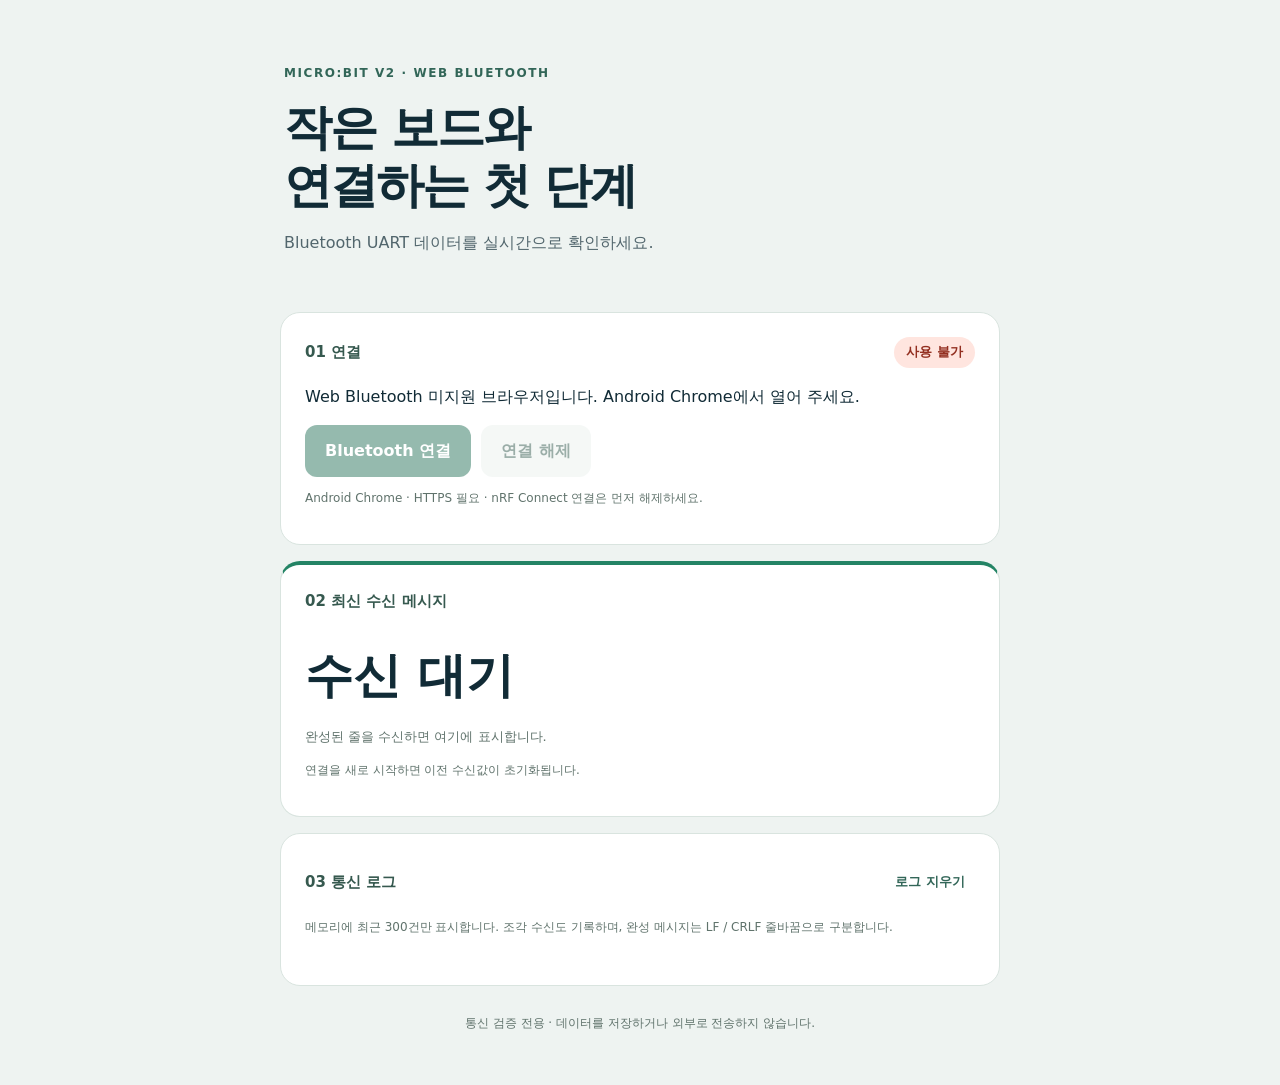
==== index.html @ 8d99b25a "Add microbit Web Bluetooth UART receive test page" ====
<!doctype html>
<html lang="ko">
<head>
  <meta charset="utf-8">
  <meta name="viewport" content="width=device-width, initial-scale=1">
  <meta name="theme-color" content="#112b36">
  <title>micro:bit UART 연결 테스트</title>
  <link rel="stylesheet" href="style.css">
  <script src="app.js" defer></script>
</head>
<body>
  <main>
    <header><p class="eyebrow">MICRO:BIT V2 · WEB BLUETOOTH</p><h1>작은 보드와<br>연결하는 첫 단계</h1><p>Bluetooth UART 데이터를 실시간으로 확인하세요.</p></header>
    <section aria-labelledby="connection-title">
      <div class="section-heading"><h2 id="connection-title">01 연결</h2><span id="status" role="status" data-state="idle">연결 대기</span></div>
      <p id="detail" aria-live="polite">연결 후 micro:bit의 B 버튼을 눌러 주세요.</p>
      <div class="actions"><button id="connect" type="button">Bluetooth 연결</button><button id="disconnect" class="secondary" type="button" disabled>연결 해제</button></div>
      <p class="hint">Android Chrome · HTTPS 필요 · nRF Connect 연결은 먼저 해제하세요.</p>
    </section>
    <section class="reading" aria-labelledby="reading-title">
      <h2 id="reading-title">02 최신 수신 메시지</h2>
      <output id="latest" aria-live="polite">수신 대기</output>
      <p id="received-at">완성된 줄을 수신하면 여기에 표시합니다.</p>
      <p class="hint">연결을 새로 시작하면 이전 수신값이 초기화됩니다.</p>
    </section>
    <section aria-labelledby="log-title">
      <div class="section-heading"><h2 id="log-title">03 통신 로그</h2><button id="clear" class="text-button" type="button">로그 지우기</button></div>
      <p class="hint">메모리에 최근 300건만 표시합니다. 조각 수신도 기록하며, 완성 메시지는 LF / CRLF 줄바꿈으로 구분합니다.</p>
      <ol id="log" aria-label="통신 로그"></ol>
    </section>
    <footer>통신 검증 전용 · 데이터를 저장하거나 외부로 전송하지 않습니다.</footer>
  </main>
</body>
</html>
---- style.css ----
:root{color-scheme:light;font-family:system-ui,-apple-system,"Segoe UI",sans-serif;color:#112b36;background:#eef3f1;line-height:1.6}*{box-sizing:border-box}body{margin:0}main{max-width:760px;margin:auto;padding:40px 20px}header{padding:12px 4px 24px}.eyebrow{font-size:12px;font-weight:750;letter-spacing:.13em;color:#326658}h1{font-size:clamp(32px,7vw,48px);line-height:1.2;letter-spacing:-.04em;margin:16px 0}header>p:last-child{color:#52666d}section{background:#fff;border:1px solid #d9e4df;border-radius:20px;padding:24px;margin:16px 0}h2{font-size:15px;margin:0;color:#36594f}.section-heading{display:flex;align-items:center;justify-content:space-between;gap:12px;flex-wrap:wrap}#status{font-size:13px;border-radius:30px;background:#edf1f3;padding:5px 12px;font-weight:700}#status[data-state=connected]{background:#d8f4e4;color:#125b3c}#status[data-state=failed]{background:#ffe5df;color:#932f20}.actions{display:flex;gap:10px;flex-wrap:wrap}button{font:inherit;font-weight:700;border:0;border-radius:12px;padding:13px 20px;background:#17684e;color:#fff;cursor:pointer;min-height:48px}button:disabled{opacity:.45;cursor:default}button:focus-visible{outline:3px solid #cc8600;outline-offset:3px}.secondary{background:#e9f0ed;color:#244e41}.text-button{background:transparent;color:#326658;padding:4px 10px;font-size:13px}.hint{font-size:12px;color:#60736c}output{display:block;font-size:clamp(30px,7vw,48px);font-weight:750;overflow-wrap:anywhere;margin:24px 0 8px}.reading{border-top:4px solid #248465}#received-at{font-size:13px;color:#60736c}#log{padding:0;list-style:none;max-height:360px;overflow:auto;font:12px/1.7 ui-monospace,monospace}#log li{padding:10px 0;border-bottom:1px solid #edf1ef;white-space:pre-wrap;overflow-wrap:anywhere}time{color:#6c7e77}footer{text-align:center;font-size:12px;color:#60736c;padding:12px}@media(max-width:420px){main{padding:24px 14px}section{padding:20px}.actions button{flex:1}}
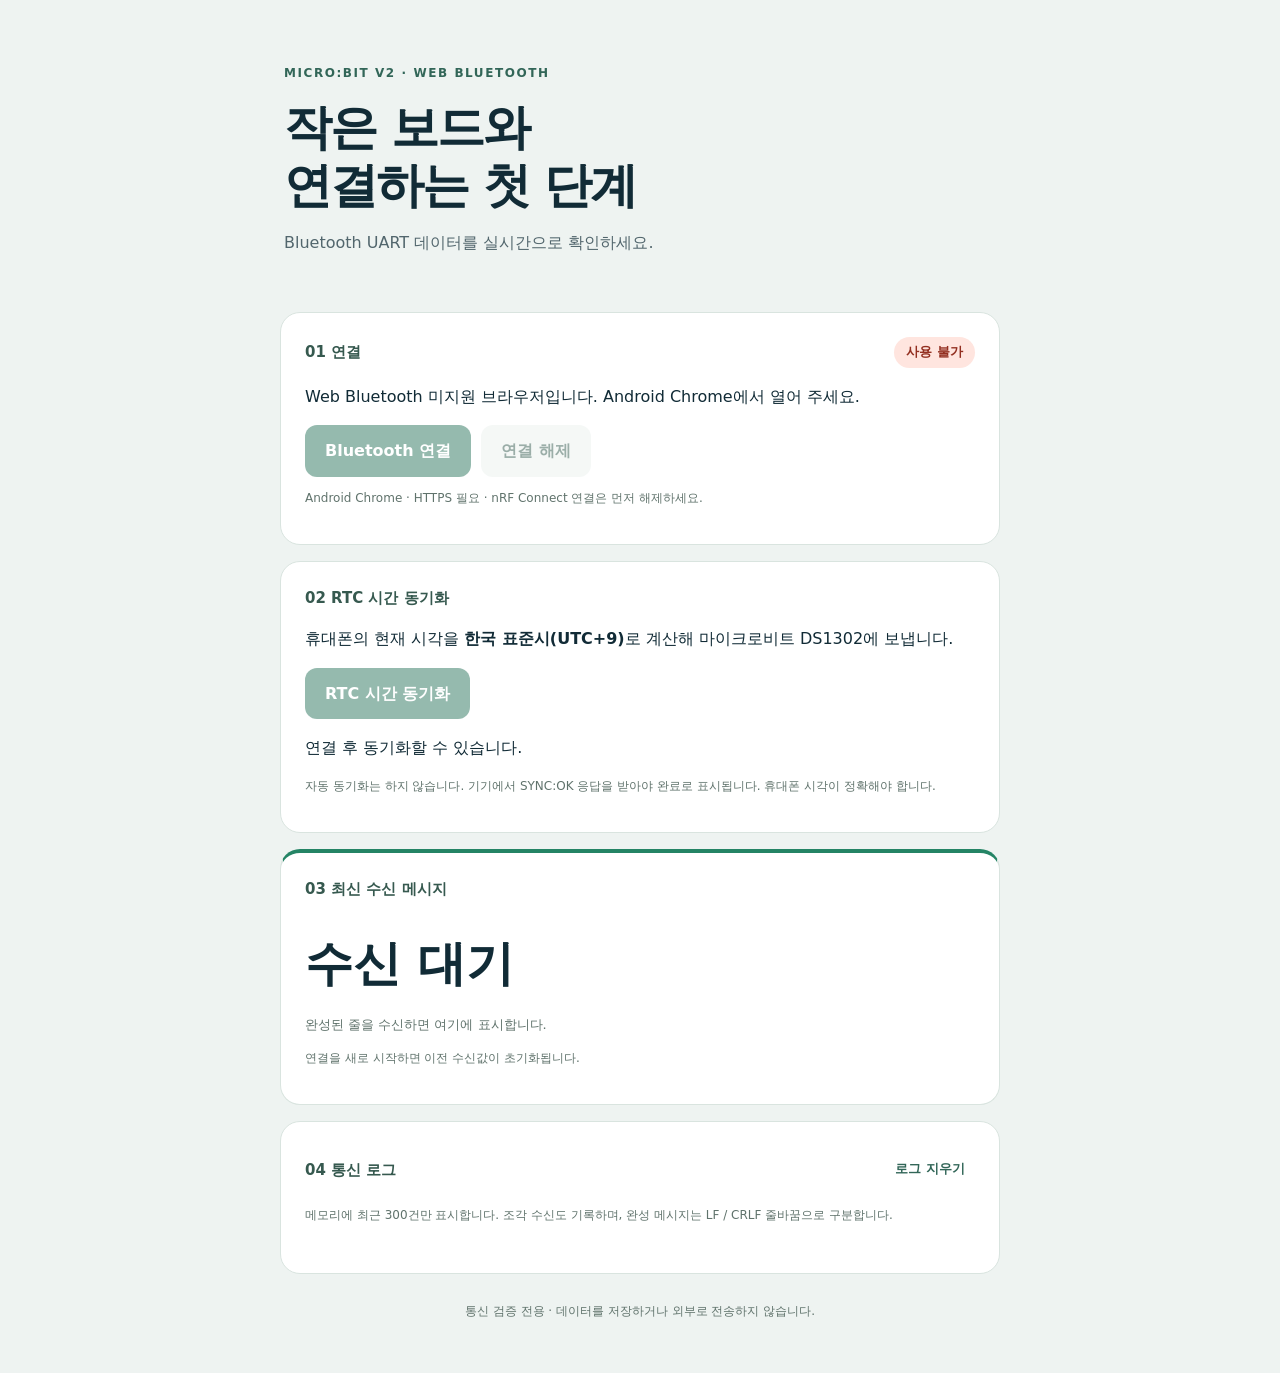
==== commit a3a47667: "Add user-triggered RTC time sync UI" ====
--- a/index.html
+++ b/index.html
@@ -17,14 +17,21 @@
       <div class="actions"><button id="connect" type="button">Bluetooth 연결</button><button id="disconnect" class="secondary" type="button" disabled>연결 해제</button></div>
       <p class="hint">Android Chrome · HTTPS 필요 · nRF Connect 연결은 먼저 해제하세요.</p>
     </section>
+    <section aria-labelledby="time-sync-title">
+      <h2 id="time-sync-title">02 RTC 시간 동기화</h2>
+      <p>휴대폰의 현재 시각을 <strong>한국 표준시(UTC+9)</strong>로 계산해 마이크로비트 DS1302에 보냅니다.</p>
+      <div class="actions"><button id="sync-time" type="button" disabled>RTC 시간 동기화</button></div>
+      <p id="sync-status" role="status" aria-live="polite">연결 후 동기화할 수 있습니다.</p>
+      <p class="hint">자동 동기화는 하지 않습니다. 기기에서 SYNC:OK 응답을 받아야 완료로 표시됩니다. 휴대폰 시각이 정확해야 합니다.</p>
+    </section>
     <section class="reading" aria-labelledby="reading-title">
-      <h2 id="reading-title">02 최신 수신 메시지</h2>
+      <h2 id="reading-title">03 최신 수신 메시지</h2>
       <output id="latest" aria-live="polite">수신 대기</output>
       <p id="received-at">완성된 줄을 수신하면 여기에 표시합니다.</p>
       <p class="hint">연결을 새로 시작하면 이전 수신값이 초기화됩니다.</p>
     </section>
     <section aria-labelledby="log-title">
-      <div class="section-heading"><h2 id="log-title">03 통신 로그</h2><button id="clear" class="text-button" type="button">로그 지우기</button></div>
+      <div class="section-heading"><h2 id="log-title">04 통신 로그</h2><button id="clear" class="text-button" type="button">로그 지우기</button></div>
       <p class="hint">메모리에 최근 300건만 표시합니다. 조각 수신도 기록하며, 완성 메시지는 LF / CRLF 줄바꿈으로 구분합니다.</p>
       <ol id="log" aria-label="통신 로그"></ol>
     </section>
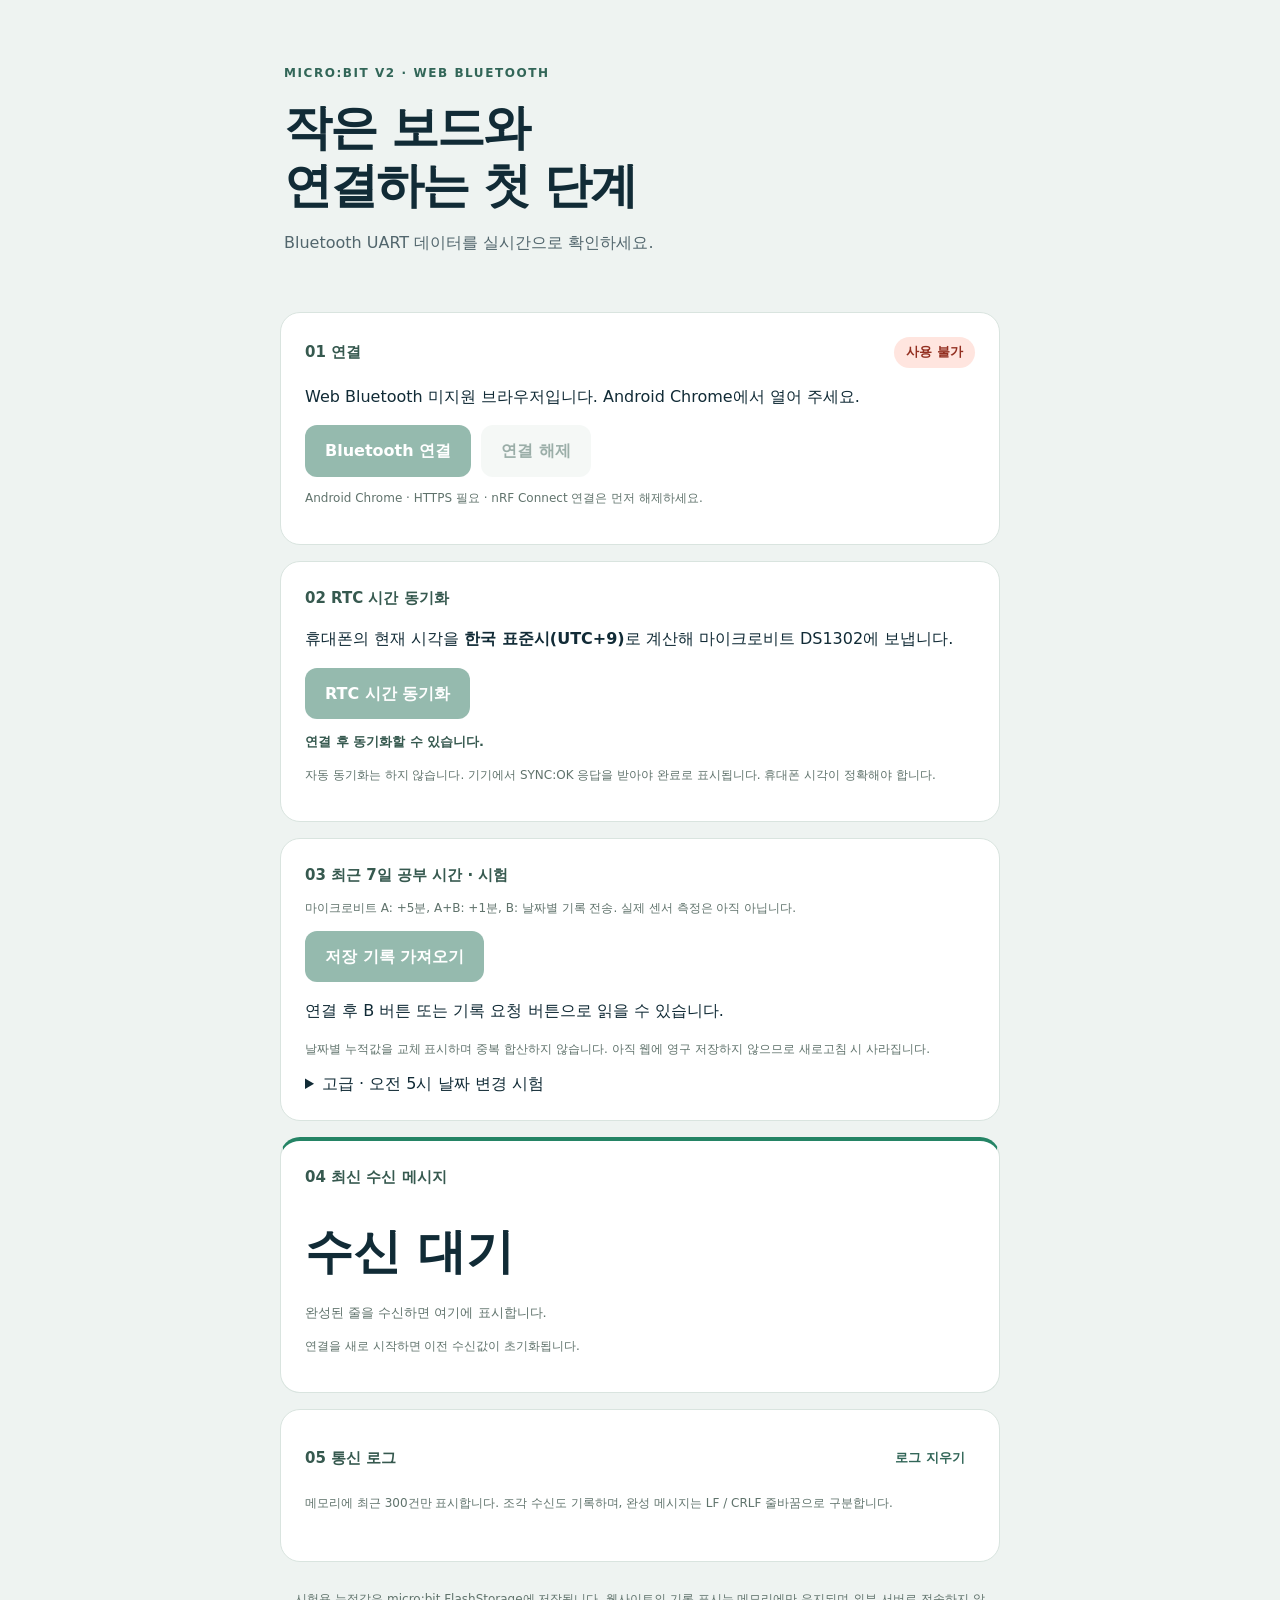
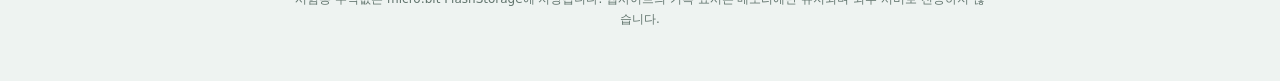
==== commit 00fbed02: "Show last seven study-day totals and controls" ====
--- a/index.html
+++ b/index.html
@@ -24,18 +24,32 @@
       <p id="sync-status" role="status" aria-live="polite">연결 후 동기화할 수 있습니다.</p>
       <p class="hint">자동 동기화는 하지 않습니다. 기기에서 SYNC:OK 응답을 받아야 완료로 표시됩니다. 휴대폰 시각이 정확해야 합니다.</p>
     </section>
+    <section aria-labelledby="days-title">
+      <h2 id="days-title">03 최근 7일 공부 시간 · 시험</h2>
+      <p class="hint">마이크로비트 A: +5분, A+B: +1분, B: 날짜별 기록 전송. 실제 센서 측정은 아직 아닙니다.</p>
+      <div class="actions"><button id="get-records" type="button" disabled>저장 기록 가져오기</button></div>
+      <p id="records-status" role="status" aria-live="polite">연결 후 B 버튼 또는 기록 요청 버튼으로 읽을 수 있습니다.</p>
+      <ol id="days" aria-label="날짜별 공부 시간"></ol>
+      <p class="hint">날짜별 누적값을 교체 표시하며 중복 합산하지 않습니다. 아직 웹에 영구 저장하지 않으므로 새로고침 시 사라집니다.</p>
+      <details class="test-options">
+        <summary>고급 · 오전 5시 날짜 변경 시험</summary>
+        <p class="hint">RTC를 시험용 04:59:30으로 바꿉니다. 05:00 전후에 A/B로 기록을 확인하고, 끝나면 반드시 RTC 시간 동기화 버튼으로 실제 한국 시각을 복원하세요. 시험용 시간도 FlashStorage에 저장됩니다.</p>
+        <button id="boundary-test" class="secondary" type="button" disabled>RTC를 04:59:30으로 설정</button>
+        <p id="boundary-status" role="status">시험 미실행</p>
+      </details>
+    </section>
     <section class="reading" aria-labelledby="reading-title">
-      <h2 id="reading-title">03 최신 수신 메시지</h2>
+      <h2 id="reading-title">04 최신 수신 메시지</h2>
       <output id="latest" aria-live="polite">수신 대기</output>
       <p id="received-at">완성된 줄을 수신하면 여기에 표시합니다.</p>
       <p class="hint">연결을 새로 시작하면 이전 수신값이 초기화됩니다.</p>
     </section>
     <section aria-labelledby="log-title">
-      <div class="section-heading"><h2 id="log-title">04 통신 로그</h2><button id="clear" class="text-button" type="button">로그 지우기</button></div>
+      <div class="section-heading"><h2 id="log-title">05 통신 로그</h2><button id="clear" class="text-button" type="button">로그 지우기</button></div>
       <p class="hint">메모리에 최근 300건만 표시합니다. 조각 수신도 기록하며, 완성 메시지는 LF / CRLF 줄바꿈으로 구분합니다.</p>
       <ol id="log" aria-label="통신 로그"></ol>
     </section>
-    <footer>통신 검증 전용 · 데이터를 저장하거나 외부로 전송하지 않습니다.</footer>
+    <footer>시험용 누적값은 micro:bit FlashStorage에 저장됩니다. 웹사이트의 기록 표시는 메모리에만 유지되며 외부 서버로 전송하지 않습니다.</footer>
   </main>
 </body>
 </html>
--- a/style.css
+++ b/style.css
@@ -1 +1,3 @@
 :root{color-scheme:light;font-family:system-ui,-apple-system,"Segoe UI",sans-serif;color:#112b36;background:#eef3f1;line-height:1.6}*{box-sizing:border-box}body{margin:0}main{max-width:760px;margin:auto;padding:40px 20px}header{padding:12px 4px 24px}.eyebrow{font-size:12px;font-weight:750;letter-spacing:.13em;color:#326658}h1{font-size:clamp(32px,7vw,48px);line-height:1.2;letter-spacing:-.04em;margin:16px 0}header>p:last-child{color:#52666d}section{background:#fff;border:1px solid #d9e4df;border-radius:20px;padding:24px;margin:16px 0}h2{font-size:15px;margin:0;color:#36594f}.section-heading{display:flex;align-items:center;justify-content:space-between;gap:12px;flex-wrap:wrap}#status{font-size:13px;border-radius:30px;background:#edf1f3;padding:5px 12px;font-weight:700}#status[data-state=connected]{background:#d8f4e4;color:#125b3c}#status[data-state=failed]{background:#ffe5df;color:#932f20}.actions{display:flex;gap:10px;flex-wrap:wrap}button{font:inherit;font-weight:700;border:0;border-radius:12px;padding:13px 20px;background:#17684e;color:#fff;cursor:pointer;min-height:48px}button:disabled{opacity:.45;cursor:default}button:focus-visible{outline:3px solid #cc8600;outline-offset:3px}.secondary{background:#e9f0ed;color:#244e41}.text-button{background:transparent;color:#326658;padding:4px 10px;font-size:13px}.hint{font-size:12px;color:#60736c}output{display:block;font-size:clamp(30px,7vw,48px);font-weight:750;overflow-wrap:anywhere;margin:24px 0 8px}.reading{border-top:4px solid #248465}#received-at{font-size:13px;color:#60736c}#log{padding:0;list-style:none;max-height:360px;overflow:auto;font:12px/1.7 ui-monospace,monospace}#log li{padding:10px 0;border-bottom:1px solid #edf1ef;white-space:pre-wrap;overflow-wrap:anywhere}time{color:#6c7e77}footer{text-align:center;font-size:12px;color:#60736c;padding:12px}@media(max-width:420px){main{padding:24px 14px}section{padding:20px}.actions button{flex:1}}
+
+#sync-status{font-size:13px;font-weight:650;color:#36594f;overflow-wrap:anywhere}
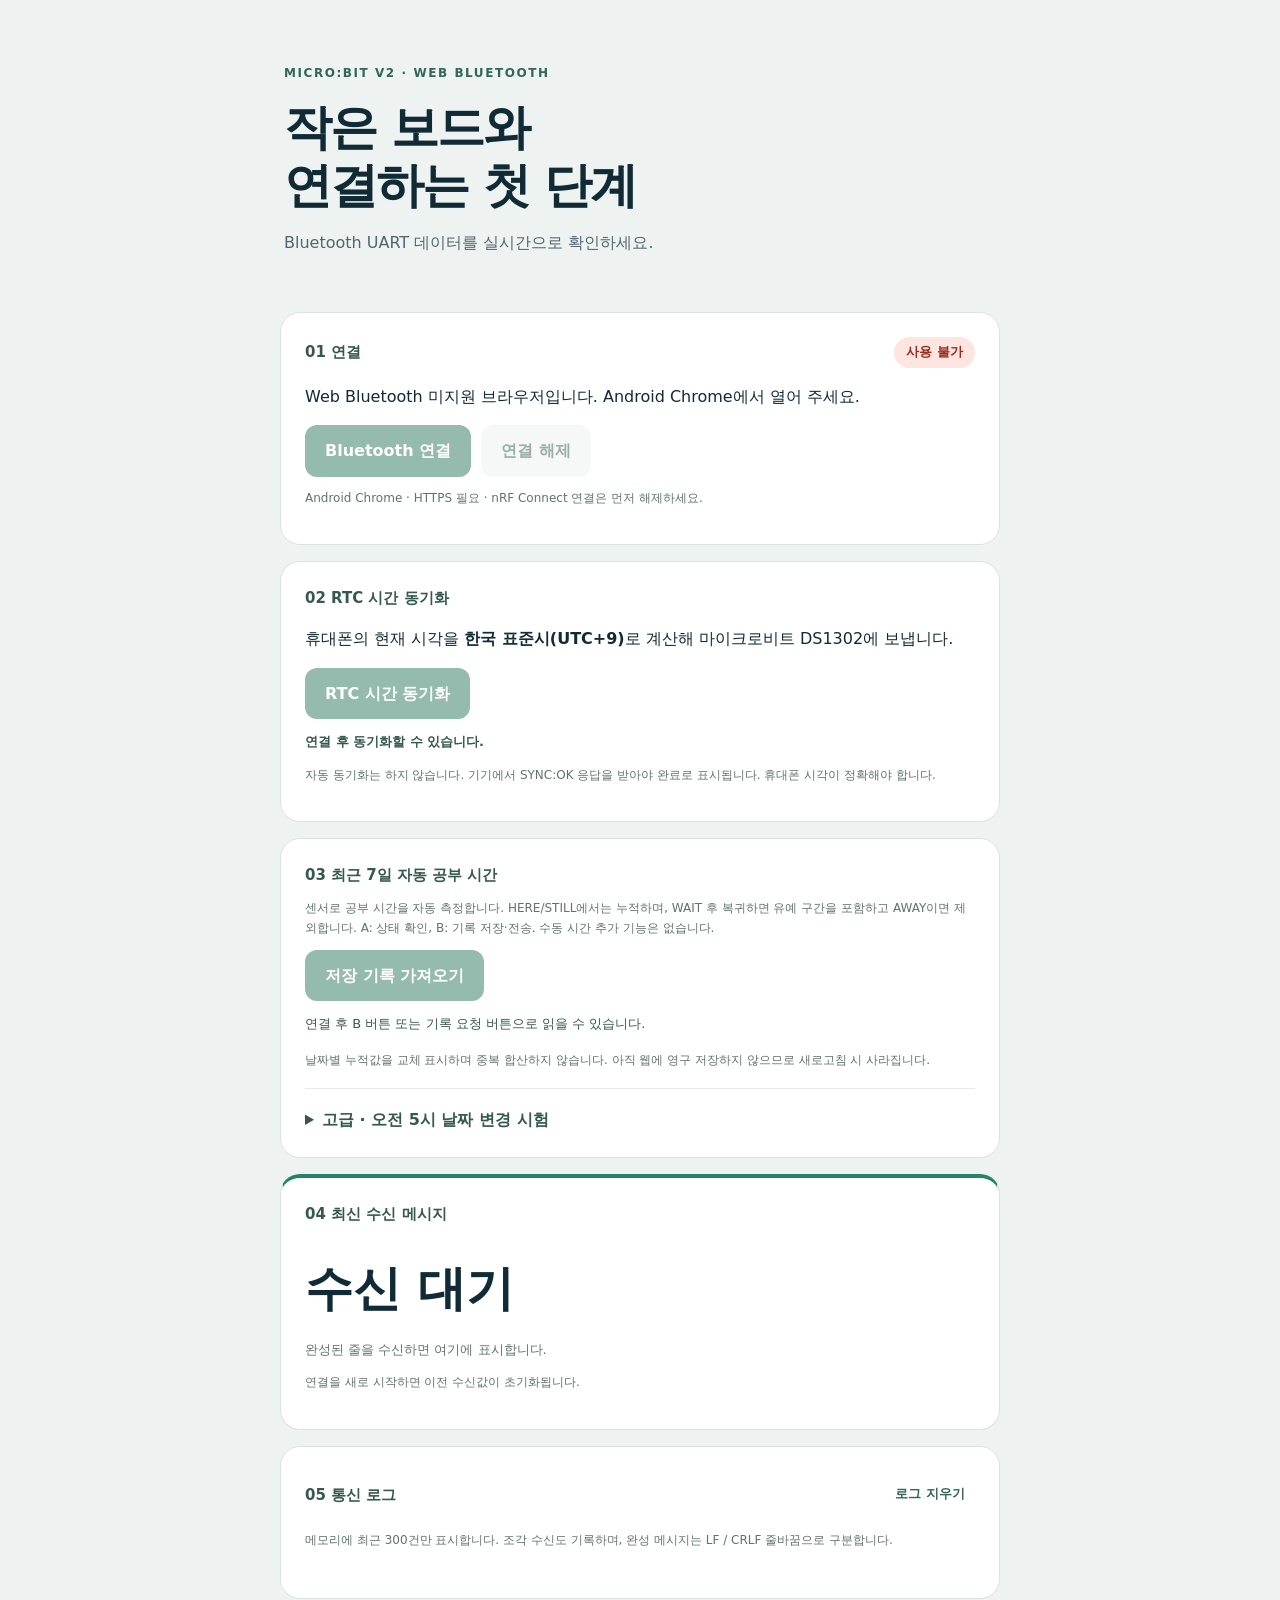
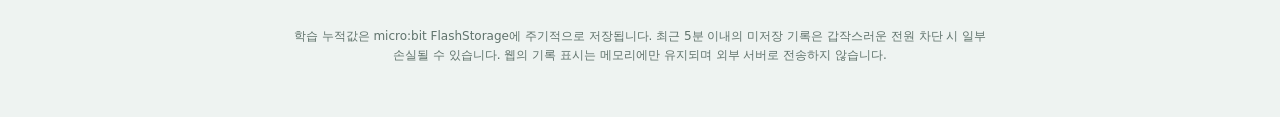
==== commit a66bb229: "Update web labels for automatic study timing and warn about boundary test" ====
--- a/index.html
+++ b/index.html
@@ -25,15 +25,15 @@
       <p class="hint">자동 동기화는 하지 않습니다. 기기에서 SYNC:OK 응답을 받아야 완료로 표시됩니다. 휴대폰 시각이 정확해야 합니다.</p>
     </section>
     <section aria-labelledby="days-title">
-      <h2 id="days-title">03 최근 7일 공부 시간 · 시험</h2>
-      <p class="hint">마이크로비트 A: +5분, A+B: +1분, B: 날짜별 기록 전송. 실제 센서 측정은 아직 아닙니다.</p>
+      <h2 id="days-title">03 최근 7일 자동 공부 시간</h2>
+      <p class="hint">센서로 공부 시간을 자동 측정합니다. HERE/STILL에서는 누적하며, WAIT 후 복귀하면 유예 구간을 포함하고 AWAY이면 제외합니다. A: 상태 확인, B: 기록 저장·전송. 수동 시간 추가 기능은 없습니다.</p>
       <div class="actions"><button id="get-records" type="button" disabled>저장 기록 가져오기</button></div>
       <p id="records-status" role="status" aria-live="polite">연결 후 B 버튼 또는 기록 요청 버튼으로 읽을 수 있습니다.</p>
       <ol id="days" aria-label="날짜별 공부 시간"></ol>
       <p class="hint">날짜별 누적값을 교체 표시하며 중복 합산하지 않습니다. 아직 웹에 영구 저장하지 않으므로 새로고침 시 사라집니다.</p>
       <details class="test-options">
         <summary>고급 · 오전 5시 날짜 변경 시험</summary>
-        <p class="hint">RTC를 시험용 04:59:30으로 바꿉니다. 05:00 전후에 A/B로 기록을 확인하고, 끝나면 반드시 RTC 시간 동기화 버튼으로 실제 한국 시각을 복원하세요. 시험용 시간도 FlashStorage에 저장됩니다.</p>
+        <p class="hint">RTC를 시험용 04:59:30으로 바꿉니다. 센서가 HERE/STILL로 판단하면 시험 중에도 공부 시간이 기록될 수 있습니다. 실제 학습 기록을 관리하는 중에는 사용하지 마세요. 시험 후 반드시 실제 한국 시각으로 동기화해 주세요.</p>
         <button id="boundary-test" class="secondary" type="button" disabled>RTC를 04:59:30으로 설정</button>
         <p id="boundary-status" role="status">시험 미실행</p>
       </details>
@@ -49,7 +49,7 @@
       <p class="hint">메모리에 최근 300건만 표시합니다. 조각 수신도 기록하며, 완성 메시지는 LF / CRLF 줄바꿈으로 구분합니다.</p>
       <ol id="log" aria-label="통신 로그"></ol>
     </section>
-    <footer>시험용 누적값은 micro:bit FlashStorage에 저장됩니다. 웹사이트의 기록 표시는 메모리에만 유지되며 외부 서버로 전송하지 않습니다.</footer>
+    <footer>학습 누적값은 micro:bit FlashStorage에 주기적으로 저장됩니다. 최근 5분 이내의 미저장 기록은 갑작스러운 전원 차단 시 일부 손실될 수 있습니다. 웹의 기록 표시는 메모리에만 유지되며 외부 서버로 전송하지 않습니다.</footer>
   </main>
 </body>
 </html>
--- a/style.css
+++ b/style.css
@@ -1,3 +1,10 @@
 :root{color-scheme:light;font-family:system-ui,-apple-system,"Segoe UI",sans-serif;color:#112b36;background:#eef3f1;line-height:1.6}*{box-sizing:border-box}body{margin:0}main{max-width:760px;margin:auto;padding:40px 20px}header{padding:12px 4px 24px}.eyebrow{font-size:12px;font-weight:750;letter-spacing:.13em;color:#326658}h1{font-size:clamp(32px,7vw,48px);line-height:1.2;letter-spacing:-.04em;margin:16px 0}header>p:last-child{color:#52666d}section{background:#fff;border:1px solid #d9e4df;border-radius:20px;padding:24px;margin:16px 0}h2{font-size:15px;margin:0;color:#36594f}.section-heading{display:flex;align-items:center;justify-content:space-between;gap:12px;flex-wrap:wrap}#status{font-size:13px;border-radius:30px;background:#edf1f3;padding:5px 12px;font-weight:700}#status[data-state=connected]{background:#d8f4e4;color:#125b3c}#status[data-state=failed]{background:#ffe5df;color:#932f20}.actions{display:flex;gap:10px;flex-wrap:wrap}button{font:inherit;font-weight:700;border:0;border-radius:12px;padding:13px 20px;background:#17684e;color:#fff;cursor:pointer;min-height:48px}button:disabled{opacity:.45;cursor:default}button:focus-visible{outline:3px solid #cc8600;outline-offset:3px}.secondary{background:#e9f0ed;color:#244e41}.text-button{background:transparent;color:#326658;padding:4px 10px;font-size:13px}.hint{font-size:12px;color:#60736c}output{display:block;font-size:clamp(30px,7vw,48px);font-weight:750;overflow-wrap:anywhere;margin:24px 0 8px}.reading{border-top:4px solid #248465}#received-at{font-size:13px;color:#60736c}#log{padding:0;list-style:none;max-height:360px;overflow:auto;font:12px/1.7 ui-monospace,monospace}#log li{padding:10px 0;border-bottom:1px solid #edf1ef;white-space:pre-wrap;overflow-wrap:anywhere}time{color:#6c7e77}footer{text-align:center;font-size:12px;color:#60736c;padding:12px}@media(max-width:420px){main{padding:24px 14px}section{padding:20px}.actions button{flex:1}}
 
 #sync-status{font-size:13px;font-weight:650;color:#36594f;overflow-wrap:anywhere}
+
+#days{list-style:none;margin:16px 0;padding:0}
+#days li{padding:12px 4px;border-bottom:1px solid #e5eae8;font-weight:650;font-variant-numeric:tabular-nums}
+#records-status,#boundary-status{font-size:13px;color:#36594f}
+.test-options{padding-top:18px;border-top:1px solid #e5eae8;margin-top:18px}
+.test-options summary{font-weight:700;cursor:pointer;color:#36594f}
+.test-options button{margin-top:4px}
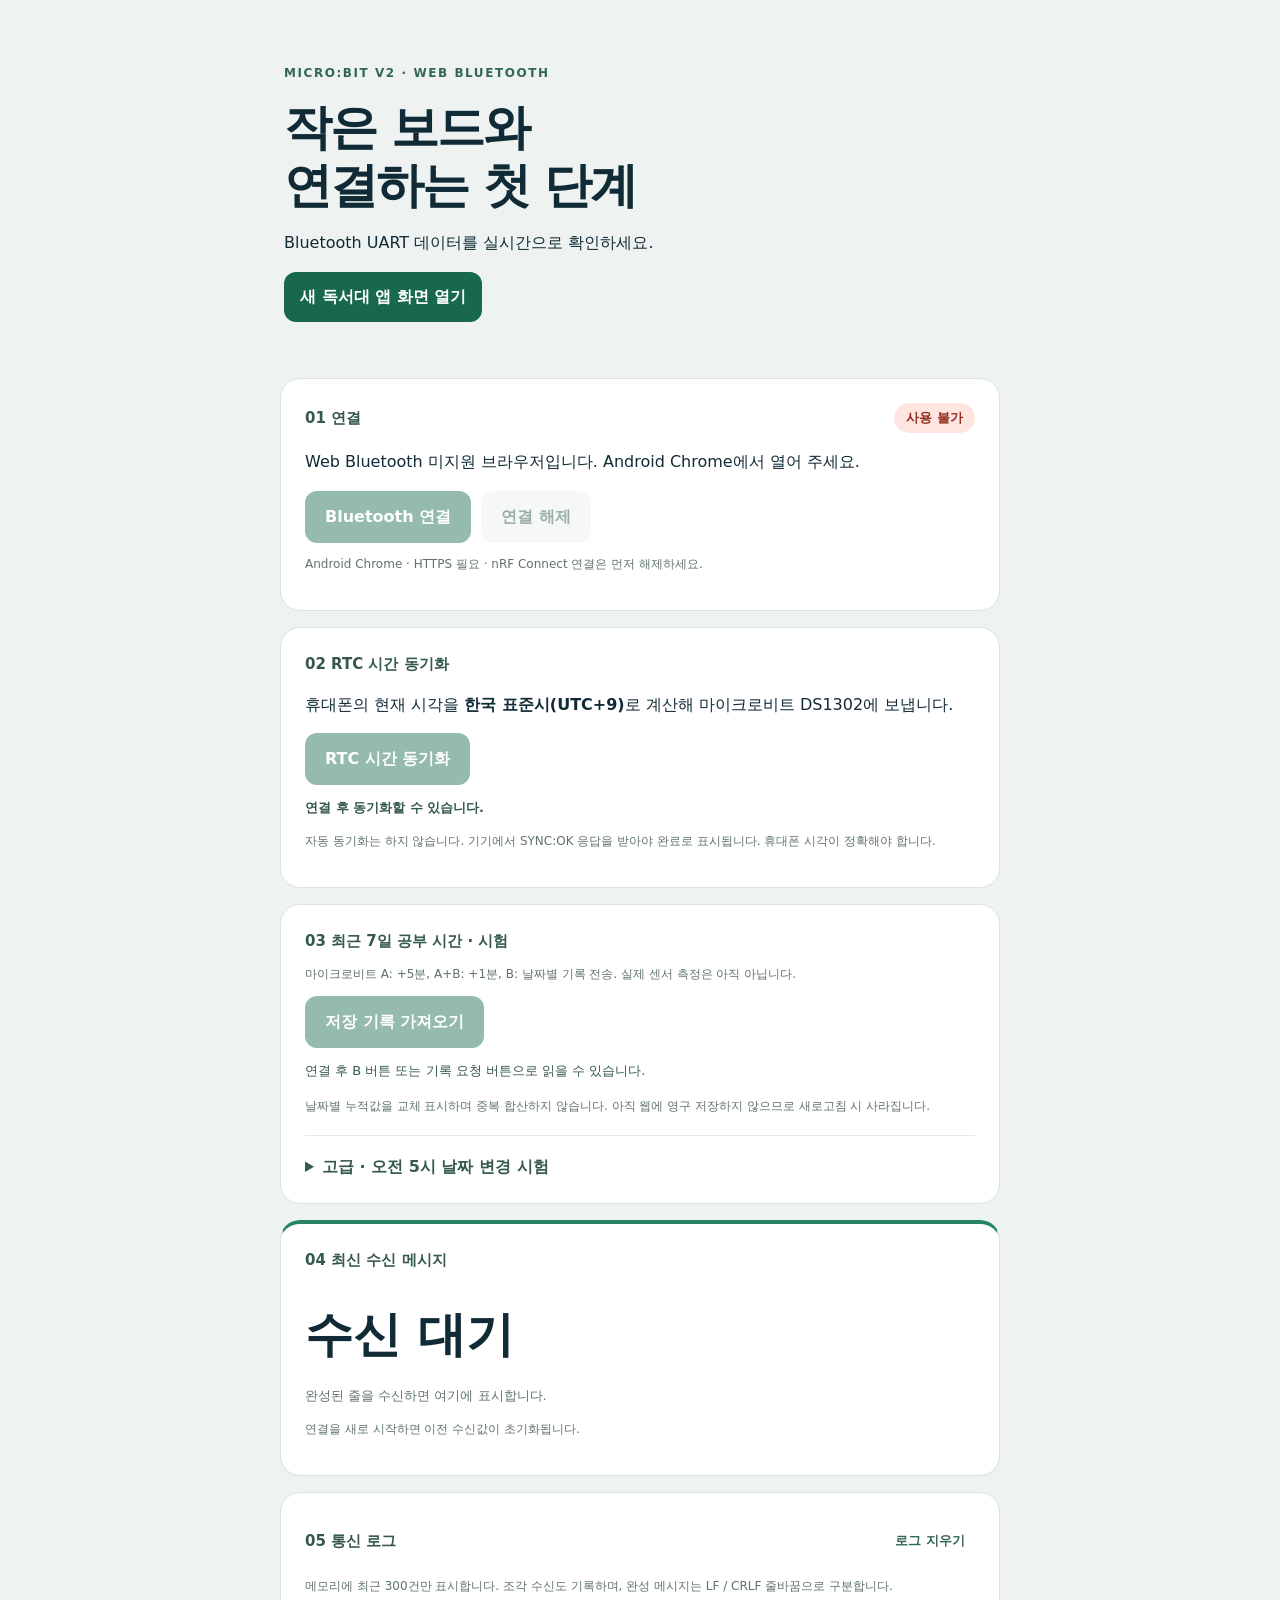
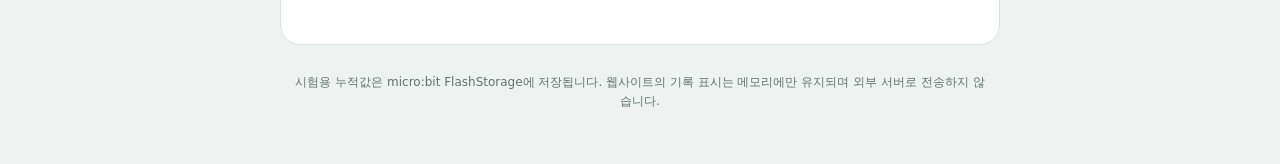
==== commit 1169cf1a: "Link stable Bluetooth diagnostic page to new study dashboard" ====
--- a/index.html
+++ b/index.html
@@ -10,7 +10,7 @@
 </head>
 <body>
   <main>
-    <header><p class="eyebrow">MICRO:BIT V2 · WEB BLUETOOTH</p><h1>작은 보드와<br>연결하는 첫 단계</h1><p>Bluetooth UART 데이터를 실시간으로 확인하세요.</p></header>
+    <header><p class="eyebrow">MICRO:BIT V2 · WEB BLUETOOTH</p><h1>작은 보드와<br>연결하는 첫 단계</h1><p>Bluetooth UART 데이터를 실시간으로 확인하세요.</p><p><a href="./app/" style="display:inline-block;padding:12px 16px;background:#17684e;color:white;border-radius:12px;font-weight:700;text-decoration:none">새 독서대 앱 화면 열기</a></p></header>
     <section aria-labelledby="connection-title">
       <div class="section-heading"><h2 id="connection-title">01 연결</h2><span id="status" role="status" data-state="idle">연결 대기</span></div>
       <p id="detail" aria-live="polite">연결 후 micro:bit의 B 버튼을 눌러 주세요.</p>
@@ -25,15 +25,15 @@
       <p class="hint">자동 동기화는 하지 않습니다. 기기에서 SYNC:OK 응답을 받아야 완료로 표시됩니다. 휴대폰 시각이 정확해야 합니다.</p>
     </section>
     <section aria-labelledby="days-title">
-      <h2 id="days-title">03 최근 7일 자동 공부 시간</h2>
-      <p class="hint">센서로 공부 시간을 자동 측정합니다. HERE/STILL에서는 누적하며, WAIT 후 복귀하면 유예 구간을 포함하고 AWAY이면 제외합니다. A: 상태 확인, B: 기록 저장·전송. 수동 시간 추가 기능은 없습니다.</p>
+      <h2 id="days-title">03 최근 7일 공부 시간 · 시험</h2>
+      <p class="hint">마이크로비트 A: +5분, A+B: +1분, B: 날짜별 기록 전송. 실제 센서 측정은 아직 아닙니다.</p>
       <div class="actions"><button id="get-records" type="button" disabled>저장 기록 가져오기</button></div>
       <p id="records-status" role="status" aria-live="polite">연결 후 B 버튼 또는 기록 요청 버튼으로 읽을 수 있습니다.</p>
       <ol id="days" aria-label="날짜별 공부 시간"></ol>
       <p class="hint">날짜별 누적값을 교체 표시하며 중복 합산하지 않습니다. 아직 웹에 영구 저장하지 않으므로 새로고침 시 사라집니다.</p>
       <details class="test-options">
         <summary>고급 · 오전 5시 날짜 변경 시험</summary>
-        <p class="hint">RTC를 시험용 04:59:30으로 바꿉니다. 센서가 HERE/STILL로 판단하면 시험 중에도 공부 시간이 기록될 수 있습니다. 실제 학습 기록을 관리하는 중에는 사용하지 마세요. 시험 후 반드시 실제 한국 시각으로 동기화해 주세요.</p>
+        <p class="hint">RTC를 시험용 04:59:30으로 바꿉니다. 05:00 전후에 A/B로 기록을 확인하고, 끝나면 반드시 RTC 시간 동기화 버튼으로 실제 한국 시각을 복원하세요. 시험용 시간도 FlashStorage에 저장됩니다.</p>
         <button id="boundary-test" class="secondary" type="button" disabled>RTC를 04:59:30으로 설정</button>
         <p id="boundary-status" role="status">시험 미실행</p>
       </details>
@@ -49,7 +49,7 @@
       <p class="hint">메모리에 최근 300건만 표시합니다. 조각 수신도 기록하며, 완성 메시지는 LF / CRLF 줄바꿈으로 구분합니다.</p>
       <ol id="log" aria-label="통신 로그"></ol>
     </section>
-    <footer>학습 누적값은 micro:bit FlashStorage에 주기적으로 저장됩니다. 최근 5분 이내의 미저장 기록은 갑작스러운 전원 차단 시 일부 손실될 수 있습니다. 웹의 기록 표시는 메모리에만 유지되며 외부 서버로 전송하지 않습니다.</footer>
+    <footer>시험용 누적값은 micro:bit FlashStorage에 저장됩니다. 웹사이트의 기록 표시는 메모리에만 유지되며 외부 서버로 전송하지 않습니다.</footer>
   </main>
 </body>
 </html>
